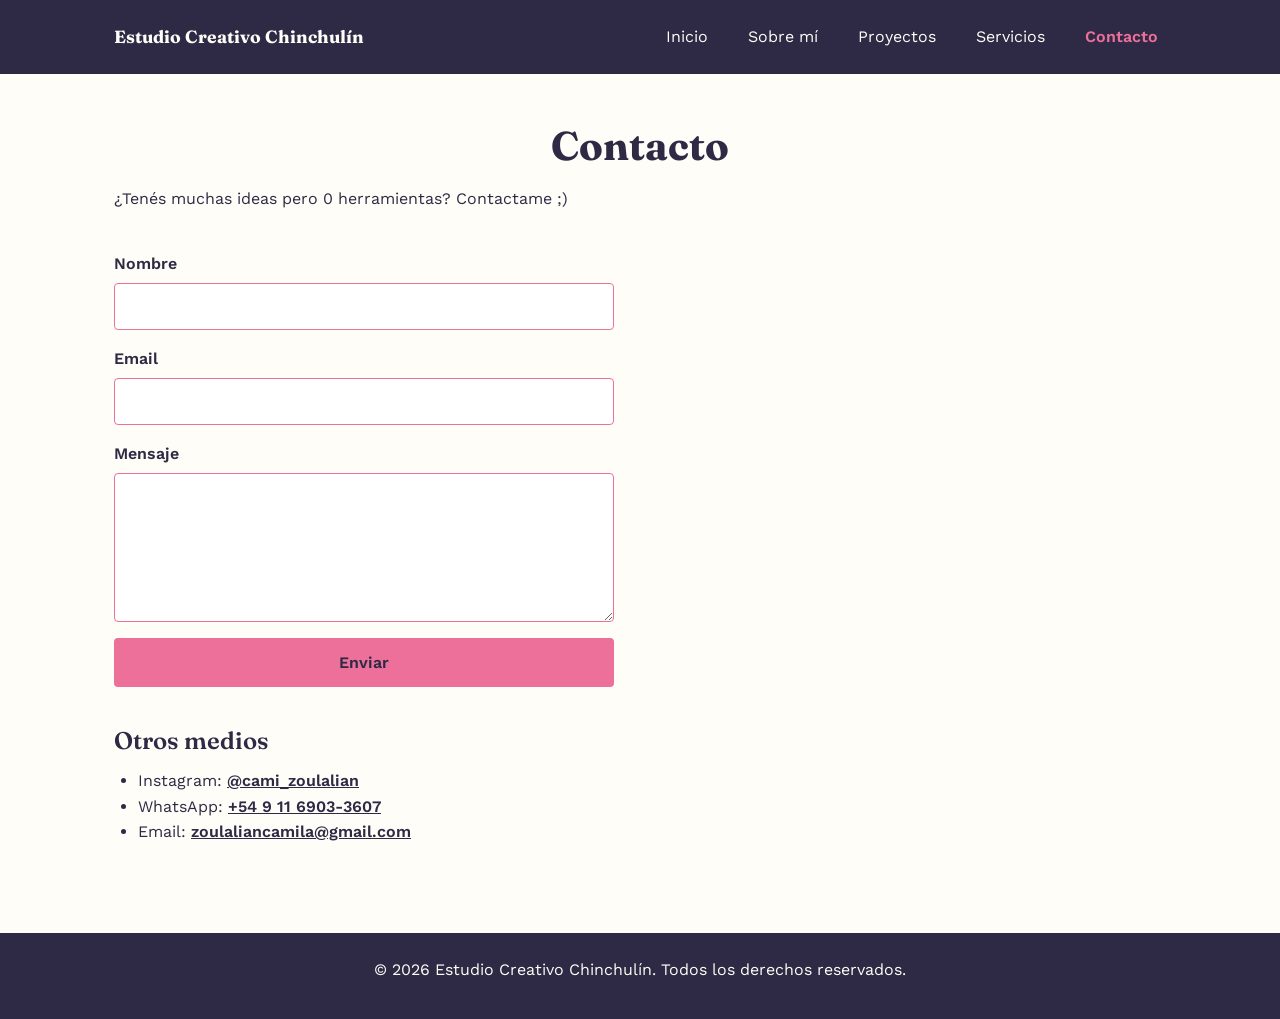
==== pages/contacto.html @ d3116d9b "feat: mejorar contraste WCAG AA y agregar SEO on-page (meta description y keywords)" ====
<!DOCTYPE html>
<html lang="es">
<head>
  <meta charset="UTF-8">
  <meta name="viewport" content="width=device-width, initial-scale=1.0">
  <title>Contacto | Camila</title>
  <meta name="description" content="Contactá a Estudio Creativo Chinchulín para tu próxima landing page: formulario de contacto, Instagram, WhatsApp y email.">
  <meta name="keywords" content="contacto, landing pages, Estudio Creativo Chinchulín, presupuesto web">

  <link rel="preconnect" href="https://fonts.googleapis.com">
  <link rel="preconnect" href="https://fonts.gstatic.com" crossorigin>
  <link href="https://fonts.googleapis.com/css2?family=Fraunces:wght@600;700&family=Work+Sans:wght@400;500;600&display=swap" rel="stylesheet">

  <link rel="stylesheet" href="https://cdn.jsdelivr.net/npm/bootstrap@5.3.3/dist/css/bootstrap.min.css">
  <link rel="stylesheet" href="../styles/style.css">
</head>
<body>

  <header>
    <nav class="navbar navbar-expand-lg navbar-dark navbar-chinchulin">
      <div class="container contenedor">
        <a class="navbar-brand" href="../index.html">Estudio Creativo Chinchulín</a>
        <button class="navbar-toggler" type="button" data-bs-toggle="collapse" data-bs-target="#navbarPrincipal" aria-controls="navbarPrincipal" aria-expanded="false" aria-label="Abrir menú de navegación">
          <span class="navbar-toggler-icon"></span>
        </button>
        <div class="collapse navbar-collapse" id="navbarPrincipal">
          <ul class="navbar-nav ms-lg-auto gap-lg-4">
            <li class="nav-item"><a class="nav-link" href="../index.html">Inicio</a></li>
            <li class="nav-item"><a class="nav-link" href="sobre-mi.html">Sobre mí</a></li>
            <li class="nav-item"><a class="nav-link" href="proyectos.html">Proyectos</a></li>
            <li class="nav-item"><a class="nav-link" href="servicios.html">Servicios</a></li>
            <li class="nav-item"><a class="nav-link active" aria-current="page" href="contacto.html">Contacto</a></li>
          </ul>
        </div>
      </div>
    </nav>
  </header>

  <main class="contenedor pagina-interna">
    <section class="seccion">
      <h1>Contacto</h1>
      <p>¿Tenés muchas ideas pero 0 herramientas? Contactame ;)</p>
    </section>

    <section class="seccion">
      <form class="formulario-contacto">
        <div class="campo">
          <label for="nombre">Nombre</label>
          <input type="text" id="nombre" name="nombre" required>
        </div>

        <div class="campo">
          <label for="email">Email</label>
          <input type="email" id="email" name="email" required>
        </div>

        <div class="campo">
          <label for="mensaje">Mensaje</label>
          <textarea id="mensaje" name="mensaje" rows="5" required></textarea>
        </div>

        <button type="submit" class="boton boton-accent">Enviar</button>
      </form>
    </section>

    <section class="seccion">
      <article>
        <h2>Otros medios</h2>
        <ul class="lista-skills">
          <li>Instagram: <a class="enlace" href="https://instagram.com/cami_zoulalian" target="_blank" rel="noopener noreferrer">@cami_zoulalian</a></li>
          <li>WhatsApp: <a class="enlace" href="https://wa.me/5491169033607" target="_blank" rel="noopener noreferrer">+54 9 11 6903-3607</a></li>
          <li>Email: <a class="enlace" href="mailto:zoulaliancamila@gmail.com">zoulaliancamila@gmail.com</a></li>
        </ul>
      </article>
    </section>
  </main>

  <footer class="sitio-footer">
    <div class="contenedor">
      <p>&copy; 2026 Estudio Creativo Chinchulín. Todos los derechos reservados.</p>
    </div>
  </footer>

  <script src="https://cdn.jsdelivr.net/npm/bootstrap@5.3.3/dist/js/bootstrap.bundle.min.js"></script>
</body>
</html>
---- styles/style.css ----
* {
  box-sizing: border-box;
  margin: 0;
  padding: 0;
}

body {
  font-family: "Work Sans", sans-serif;
  background-color: #FFFDF7;
  color: #2E2A45;
  line-height: 1.6;
}

.contenedor {
  max-width: 1100px;
  margin: 0 auto;
  padding: 0 1.5rem;
}

.pagina-interna {
  padding: 3rem 1.5rem;
}

.seccion {
  margin-bottom: 2.5rem;
}

.lista-skills {
  list-style: disc;
  padding-left: 1.5rem;
}

h1 {
  font-family: "Fraunces", serif;
  font-size: 2.5rem;
  font-weight: 700;
  text-align: center;
  margin-bottom: 1rem;
}

h2 {
  font-family: "Fraunces", serif;
  font-size: 1.5rem;
  font-weight: 600;
  margin-bottom: 0.75rem;
}

p {
  font-size: 1rem;
  font-weight: 400;
  margin-bottom: 0.75rem;
}

.navbar-chinchulin {
  background-color: #2E2A45;
  padding: 1rem 0;
}
.navbar-chinchulin .navbar-brand {
  font-family: "Fraunces", serif;
  font-weight: 700;
  font-size: 1.1rem;
  color: #FFFDF7;
}

.navbar-chinchulin .nav-link {
  color: #FFFDF7;
  font-weight: 400;
  transition: color 0.2s ease;
}
.navbar-chinchulin .nav-link:hover, .navbar-chinchulin .nav-link:focus {
  color: #A9DEF9;
}
.navbar-chinchulin .nav-link:active {
  color: #EC709A;
}
.navbar-chinchulin .nav-link.active {
  color: #EC709A;
  font-weight: 600;
}
.navbar-chinchulin .navbar-toggler {
  border-color: #FFFDF7;
  transition: box-shadow 0.2s ease, transform 0.15s ease;
}
.navbar-chinchulin .navbar-toggler:focus {
  outline: none;
  box-shadow: 0 0 0 3px #A9DEF9;
}
.navbar-chinchulin .navbar-toggler:active {
  transform: scale(0.95);
}

.hero {
  margin-top: 1.5rem;
  padding: 4rem 1.5rem;
  text-align: center;
  background-color: #F5E8AA;
  border-radius: 16px;
}

.hero-contenido {
  display: flex;
  flex-direction: column;
  align-items: center;
  text-align: center;
  gap: 1.25rem;
}
.hero-contenido > * {
  margin-bottom: 0;
}

.contenido-flex {
  display: flex;
  flex-direction: column;
  gap: 0.75rem;
}
.contenido-flex > * {
  margin-bottom: 0;
}

.hero-titulo {
  text-align: center;
}

.hero-texto {
  max-width: 600px;
  color: #2E2A45;
}

.sitio-footer {
  background-color: #2E2A45;
  color: #FFFDF7;
  padding: 1.5rem 0;
  text-align: center;
  font-size: 0.9rem;
}

.boton {
  display: inline-block;
  padding: 0.75rem 1.5rem;
  border-radius: 4px;
  text-decoration: none;
  font-weight: 600;
  font-family: "Work Sans", sans-serif;
  border: none;
  cursor: pointer;
  transition: background-color 0.2s ease, color 0.2s ease, transform 0.15s ease, box-shadow 0.2s ease;
}

.boton-accent {
  background-color: #EC709A;
  color: #2E2A45;
}
.boton-accent:hover {
  background-color: #A9DEF9;
}
.boton-accent:focus {
  outline: none;
  box-shadow: 0 0 0 3px #A9DEF9;
}
.boton-accent:active {
  background-color: #EC709A;
  transform: scale(0.97);
}

.enlace {
  color: #2E2A45;
  font-weight: 600;
  text-decoration: underline;
  transition: color 0.2s ease;
}
.enlace:hover, .enlace:focus {
  color: rgb(37.3333333333%, 44.7058823529%, 55.2941176471%);
}
.enlace:active {
  color: rgb(66.4705882353%, 34.3137254902%, 48.7254901961%);
}

.grilla-servicios {
  display: grid;
  grid-template-areas: "landing" "mantenimiento" "branding";
  grid-template-columns: 1fr;
  gap: 1.5rem;
  padding: 2rem 1.5rem;
}
.grilla-servicios .tarjeta-landing {
  grid-area: landing;
}
.grilla-servicios .tarjeta-mantenimiento {
  grid-area: mantenimiento;
}
.grilla-servicios .tarjeta-branding {
  grid-area: branding;
}
@media (min-width: 1024px) {
  .grilla-servicios {
    grid-template-areas: "landing mantenimiento branding";
    grid-template-columns: repeat(3, 1fr);
  }
}

.tarjeta-proyecto, .tarjeta {
  background-color: #FFFFFF;
  border: 2px solid #EC709A;
}

.tarjeta {
  border-radius: 6px;
  padding: 1.5rem;
  transition: transform 0.2s ease, box-shadow 0.2s ease, border-color 0.2s ease;
}
.tarjeta:hover {
  transform: translateY(-4px);
  box-shadow: 0 10px 24px rgba(46, 42, 69, 0.15);
  border-color: #A9DEF9;
}

.tarjeta-titulo {
  color: #2E2A45;
}

.tarjeta-proyecto {
  border-radius: 12px;
  transform-origin: bottom center;
  transition: transform 0.35s ease, box-shadow 0.35s ease, border-color 0.35s ease;
}
.tarjeta-proyecto:hover, .tarjeta-proyecto:focus-within {
  transform: perspective(900px) translateY(-10px) translateZ(15px) rotateX(6deg) rotateY(6deg) scale(1.03);
  box-shadow: 0 22px 32px rgba(46, 42, 69, 0.15);
  border-color: #A9DEF9;
}
.tarjeta-proyecto:active {
  transform: perspective(900px) translateY(-4px) translateZ(6px) rotateX(2deg) rotateY(2deg);
}
.tarjeta-proyecto .card-title {
  font-family: "Fraunces", serif;
  color: #2E2A45;
}

.galeria {
  padding: 3rem 1.5rem;
}
.galeria h2 {
  text-align: center;
}

.carousel-chinchulin .carousel-item a {
  display: block;
  transition: transform 0.35s ease, box-shadow 0.35s ease;
}
.carousel-chinchulin .carousel-item a:hover, .carousel-chinchulin .carousel-item a:focus-within {
  transform: perspective(900px) translateY(-10px) translateZ(15px) rotateX(6deg) rotateY(6deg) scale(1.03);
  box-shadow: 0 22px 32px rgba(46, 42, 69, 0.15);
  border-color: #A9DEF9;
}
.carousel-chinchulin .carousel-item img {
  height: 380px;
  object-fit: cover;
  border-radius: 16px;
}
.carousel-chinchulin .carousel-caption {
  bottom: 1.5rem;
  background-color: rgba(46, 42, 69, 0.75);
  border-radius: 12px;
  padding: 0.75rem 1.5rem;
}
.carousel-chinchulin .carousel-caption h5 {
  font-family: "Fraunces", serif;
  color: #FFFDF7;
  margin-bottom: 0;
}
.carousel-chinchulin .carousel-control-prev,
.carousel-chinchulin .carousel-control-next {
  transition: opacity 0.2s ease, transform 0.15s ease;
}
.carousel-chinchulin .carousel-control-prev:focus,
.carousel-chinchulin .carousel-control-next:focus {
  outline: none;
  opacity: 0.9;
}
.carousel-chinchulin .carousel-control-prev:active,
.carousel-chinchulin .carousel-control-next:active {
  transform: scale(0.92);
}
.carousel-chinchulin .carousel-indicators [data-bs-target] {
  background-color: #2E2A45;
  transition: background-color 0.2s ease, transform 0.2s ease;
}
.carousel-chinchulin .carousel-indicators [data-bs-target]:hover {
  background-color: #A9DEF9;
}
.carousel-chinchulin .carousel-indicators [data-bs-target]:focus {
  outline: none;
  box-shadow: 0 0 0 3px #A9DEF9;
}
.carousel-chinchulin .carousel-indicators .active {
  background-color: #EC709A;
}

.formulario-contacto {
  display: flex;
  flex-direction: column;
  gap: 1rem;
  max-width: 500px;
}

.campo {
  display: flex;
  flex-direction: column;
  gap: 0.4rem;
}
.campo label {
  font-weight: 600;
}
.campo input,
.campo textarea {
  font-family: "Work Sans", sans-serif;
  padding: 0.6rem;
  border: 1px solid #EC709A;
  border-radius: 4px;
  transition: border-color 0.2s ease, box-shadow 0.2s ease;
}
.campo input:focus,
.campo textarea:focus {
  outline: none;
  box-shadow: 0 0 0 3px #A9DEF9;
  border-color: #A9DEF9;
}
.campo input:active,
.campo textarea:active {
  border-color: #EC709A;
}
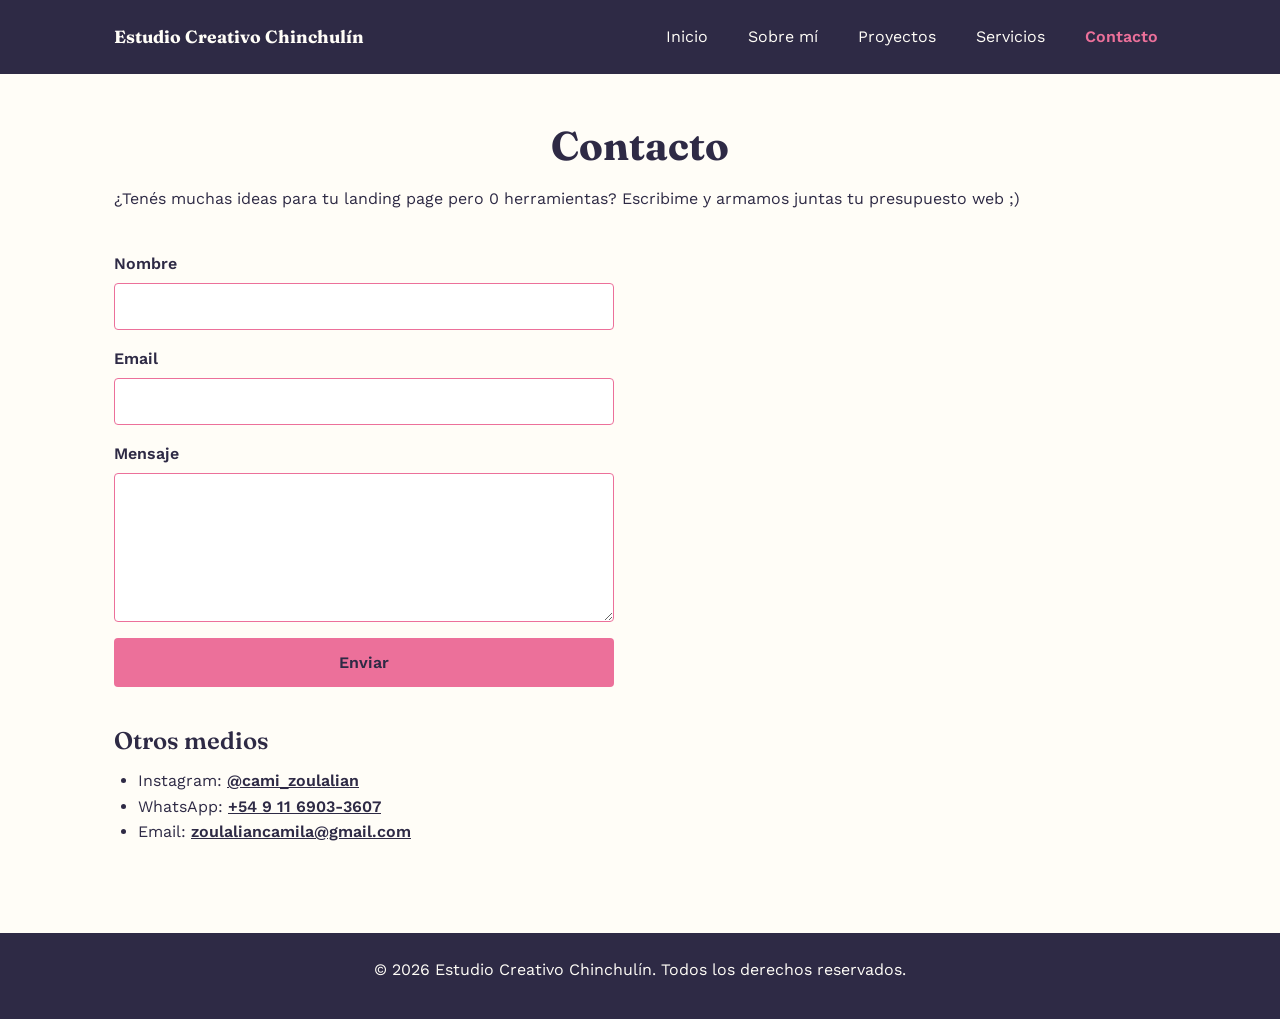
==== commit 40728c5c: "feat: agregar meta robots, integrar keywords en el contenido y corregir jerarquia de titulos" ====
--- a/pages/contacto.html
+++ b/pages/contacto.html
@@ -1,86 +1,87 @@
-<!DOCTYPE html>
-<html lang="es">
-<head>
-  <meta charset="UTF-8">
-  <meta name="viewport" content="width=device-width, initial-scale=1.0">
-  <title>Contacto | Camila</title>
-  <meta name="description" content="Contactá a Estudio Creativo Chinchulín para tu próxima landing page: formulario de contacto, Instagram, WhatsApp y email.">
-  <meta name="keywords" content="contacto, landing pages, Estudio Creativo Chinchulín, presupuesto web">
-
-  <link rel="preconnect" href="https://fonts.googleapis.com">
-  <link rel="preconnect" href="https://fonts.gstatic.com" crossorigin>
-  <link href="https://fonts.googleapis.com/css2?family=Fraunces:wght@600;700&family=Work+Sans:wght@400;500;600&display=swap" rel="stylesheet">
-
-  <link rel="stylesheet" href="https://cdn.jsdelivr.net/npm/bootstrap@5.3.3/dist/css/bootstrap.min.css">
-  <link rel="stylesheet" href="../styles/style.css">
-</head>
-<body>
-
-  <header>
-    <nav class="navbar navbar-expand-lg navbar-dark navbar-chinchulin">
-      <div class="container contenedor">
-        <a class="navbar-brand" href="../index.html">Estudio Creativo Chinchulín</a>
-        <button class="navbar-toggler" type="button" data-bs-toggle="collapse" data-bs-target="#navbarPrincipal" aria-controls="navbarPrincipal" aria-expanded="false" aria-label="Abrir menú de navegación">
-          <span class="navbar-toggler-icon"></span>
-        </button>
-        <div class="collapse navbar-collapse" id="navbarPrincipal">
-          <ul class="navbar-nav ms-lg-auto gap-lg-4">
-            <li class="nav-item"><a class="nav-link" href="../index.html">Inicio</a></li>
-            <li class="nav-item"><a class="nav-link" href="sobre-mi.html">Sobre mí</a></li>
-            <li class="nav-item"><a class="nav-link" href="proyectos.html">Proyectos</a></li>
-            <li class="nav-item"><a class="nav-link" href="servicios.html">Servicios</a></li>
-            <li class="nav-item"><a class="nav-link active" aria-current="page" href="contacto.html">Contacto</a></li>
-          </ul>
-        </div>
-      </div>
-    </nav>
-  </header>
-
-  <main class="contenedor pagina-interna">
-    <section class="seccion">
-      <h1>Contacto</h1>
-      <p>¿Tenés muchas ideas pero 0 herramientas? Contactame ;)</p>
-    </section>
-
-    <section class="seccion">
-      <form class="formulario-contacto">
-        <div class="campo">
-          <label for="nombre">Nombre</label>
-          <input type="text" id="nombre" name="nombre" required>
-        </div>
-
-        <div class="campo">
-          <label for="email">Email</label>
-          <input type="email" id="email" name="email" required>
-        </div>
-
-        <div class="campo">
-          <label for="mensaje">Mensaje</label>
-          <textarea id="mensaje" name="mensaje" rows="5" required></textarea>
-        </div>
-
-        <button type="submit" class="boton boton-accent">Enviar</button>
-      </form>
-    </section>
-
-    <section class="seccion">
-      <article>
-        <h2>Otros medios</h2>
-        <ul class="lista-skills">
-          <li>Instagram: <a class="enlace" href="https://instagram.com/cami_zoulalian" target="_blank" rel="noopener noreferrer">@cami_zoulalian</a></li>
-          <li>WhatsApp: <a class="enlace" href="https://wa.me/5491169033607" target="_blank" rel="noopener noreferrer">+54 9 11 6903-3607</a></li>
-          <li>Email: <a class="enlace" href="mailto:zoulaliancamila@gmail.com">zoulaliancamila@gmail.com</a></li>
-        </ul>
-      </article>
-    </section>
-  </main>
-
-  <footer class="sitio-footer">
-    <div class="contenedor">
-      <p>&copy; 2026 Estudio Creativo Chinchulín. Todos los derechos reservados.</p>
-    </div>
-  </footer>
-
-  <script src="https://cdn.jsdelivr.net/npm/bootstrap@5.3.3/dist/js/bootstrap.bundle.min.js"></script>
-</body>
-</html>
+<!DOCTYPE html>
+<html lang="es">
+<head>
+  <meta charset="UTF-8">
+  <meta name="viewport" content="width=device-width, initial-scale=1.0">
+  <title>Contacto | Camila</title>
+  <meta name="description" content="Contactá a Estudio Creativo Chinchulín para tu próxima landing page: formulario de contacto, Instagram, WhatsApp y email.">
+  <meta name="keywords" content="contacto, landing pages, Estudio Creativo Chinchulín, presupuesto web">
+  <meta name="robots" content="index, follow">
+
+  <link rel="preconnect" href="https://fonts.googleapis.com">
+  <link rel="preconnect" href="https://fonts.gstatic.com" crossorigin>
+  <link href="https://fonts.googleapis.com/css2?family=Fraunces:wght@600;700&family=Work+Sans:wght@400;500;600&display=swap" rel="stylesheet">
+
+  <link rel="stylesheet" href="https://cdn.jsdelivr.net/npm/bootstrap@5.3.3/dist/css/bootstrap.min.css">
+  <link rel="stylesheet" href="../styles/style.css">
+</head>
+<body>
+
+  <header>
+    <nav class="navbar navbar-expand-lg navbar-dark navbar-chinchulin">
+      <div class="container contenedor">
+        <a class="navbar-brand" href="../index.html">Estudio Creativo Chinchulín</a>
+        <button class="navbar-toggler" type="button" data-bs-toggle="collapse" data-bs-target="#navbarPrincipal" aria-controls="navbarPrincipal" aria-expanded="false" aria-label="Abrir menú de navegación">
+          <span class="navbar-toggler-icon"></span>
+        </button>
+        <div class="collapse navbar-collapse" id="navbarPrincipal">
+          <ul class="navbar-nav ms-lg-auto gap-lg-4">
+            <li class="nav-item"><a class="nav-link" href="../index.html">Inicio</a></li>
+            <li class="nav-item"><a class="nav-link" href="sobre-mi.html">Sobre mí</a></li>
+            <li class="nav-item"><a class="nav-link" href="proyectos.html">Proyectos</a></li>
+            <li class="nav-item"><a class="nav-link" href="servicios.html">Servicios</a></li>
+            <li class="nav-item"><a class="nav-link active" aria-current="page" href="contacto.html">Contacto</a></li>
+          </ul>
+        </div>
+      </div>
+    </nav>
+  </header>
+
+  <main class="contenedor pagina-interna">
+    <section class="seccion">
+      <h1>Contacto</h1>
+      <p>¿Tenés muchas ideas para tu landing page pero 0 herramientas? Escribime y armamos juntas tu presupuesto web ;)</p>
+    </section>
+
+    <section class="seccion">
+      <form class="formulario-contacto">
+        <div class="campo">
+          <label for="nombre">Nombre</label>
+          <input type="text" id="nombre" name="nombre" required>
+        </div>
+
+        <div class="campo">
+          <label for="email">Email</label>
+          <input type="email" id="email" name="email" required>
+        </div>
+
+        <div class="campo">
+          <label for="mensaje">Mensaje</label>
+          <textarea id="mensaje" name="mensaje" rows="5" required></textarea>
+        </div>
+
+        <button type="submit" class="boton boton-accent">Enviar</button>
+      </form>
+    </section>
+
+    <section class="seccion">
+      <article>
+        <h2>Otros medios</h2>
+        <ul class="lista-skills">
+          <li>Instagram: <a class="enlace" href="https://instagram.com/cami_zoulalian" target="_blank" rel="noopener noreferrer">@cami_zoulalian</a></li>
+          <li>WhatsApp: <a class="enlace" href="https://wa.me/5491169033607" target="_blank" rel="noopener noreferrer">+54 9 11 6903-3607</a></li>
+          <li>Email: <a class="enlace" href="mailto:zoulaliancamila@gmail.com">zoulaliancamila@gmail.com</a></li>
+        </ul>
+      </article>
+    </section>
+  </main>
+
+  <footer class="sitio-footer">
+    <div class="contenedor">
+      <p>&copy; 2026 Estudio Creativo Chinchulín. Todos los derechos reservados.</p>
+    </div>
+  </footer>
+
+  <script src="https://cdn.jsdelivr.net/npm/bootstrap@5.3.3/dist/js/bootstrap.bundle.min.js"></script>
+</body>
+</html>
--- a/styles/style.css
+++ b/styles/style.css
@@ -263,7 +263,7 @@
   border-radius: 12px;
   padding: 0.75rem 1.5rem;
 }
-.carousel-chinchulin .carousel-caption h5 {
+.carousel-chinchulin .carousel-caption p {
   font-family: "Fraunces", serif;
   color: #FFFDF7;
   margin-bottom: 0;
